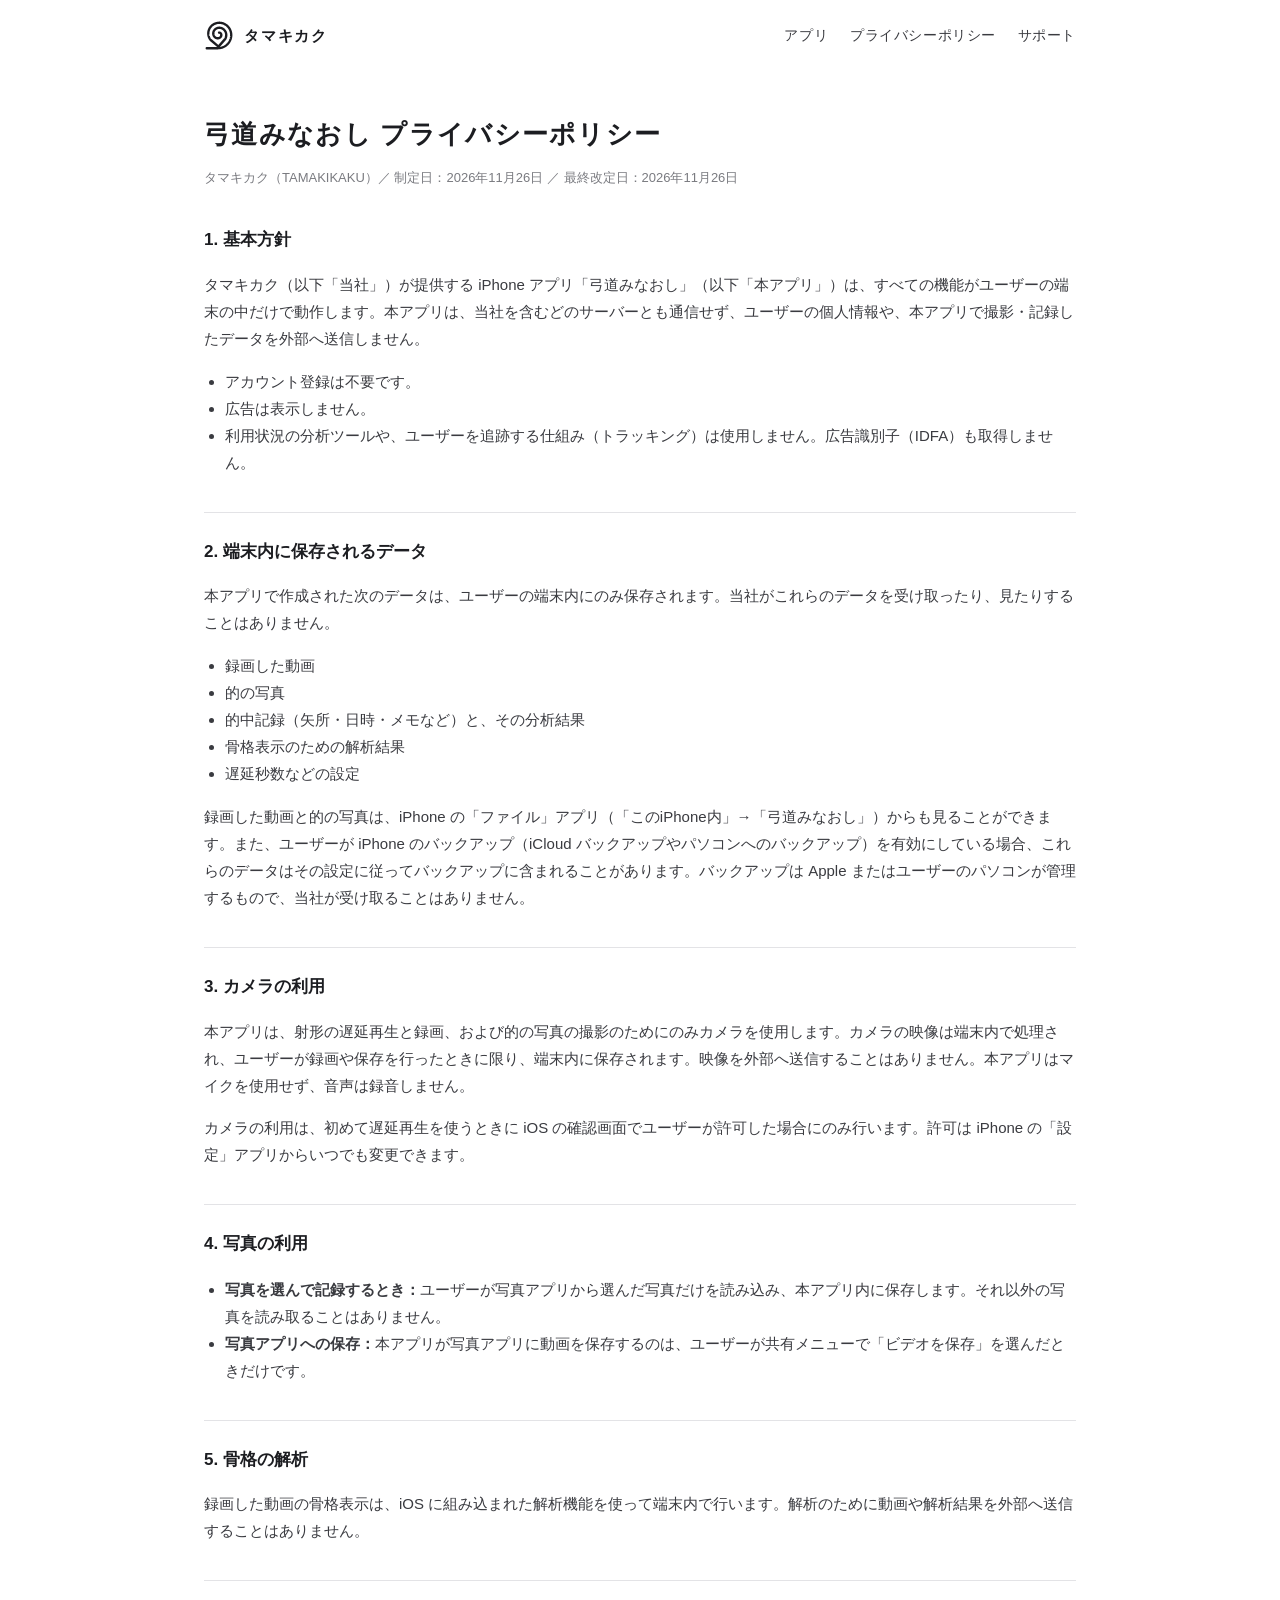
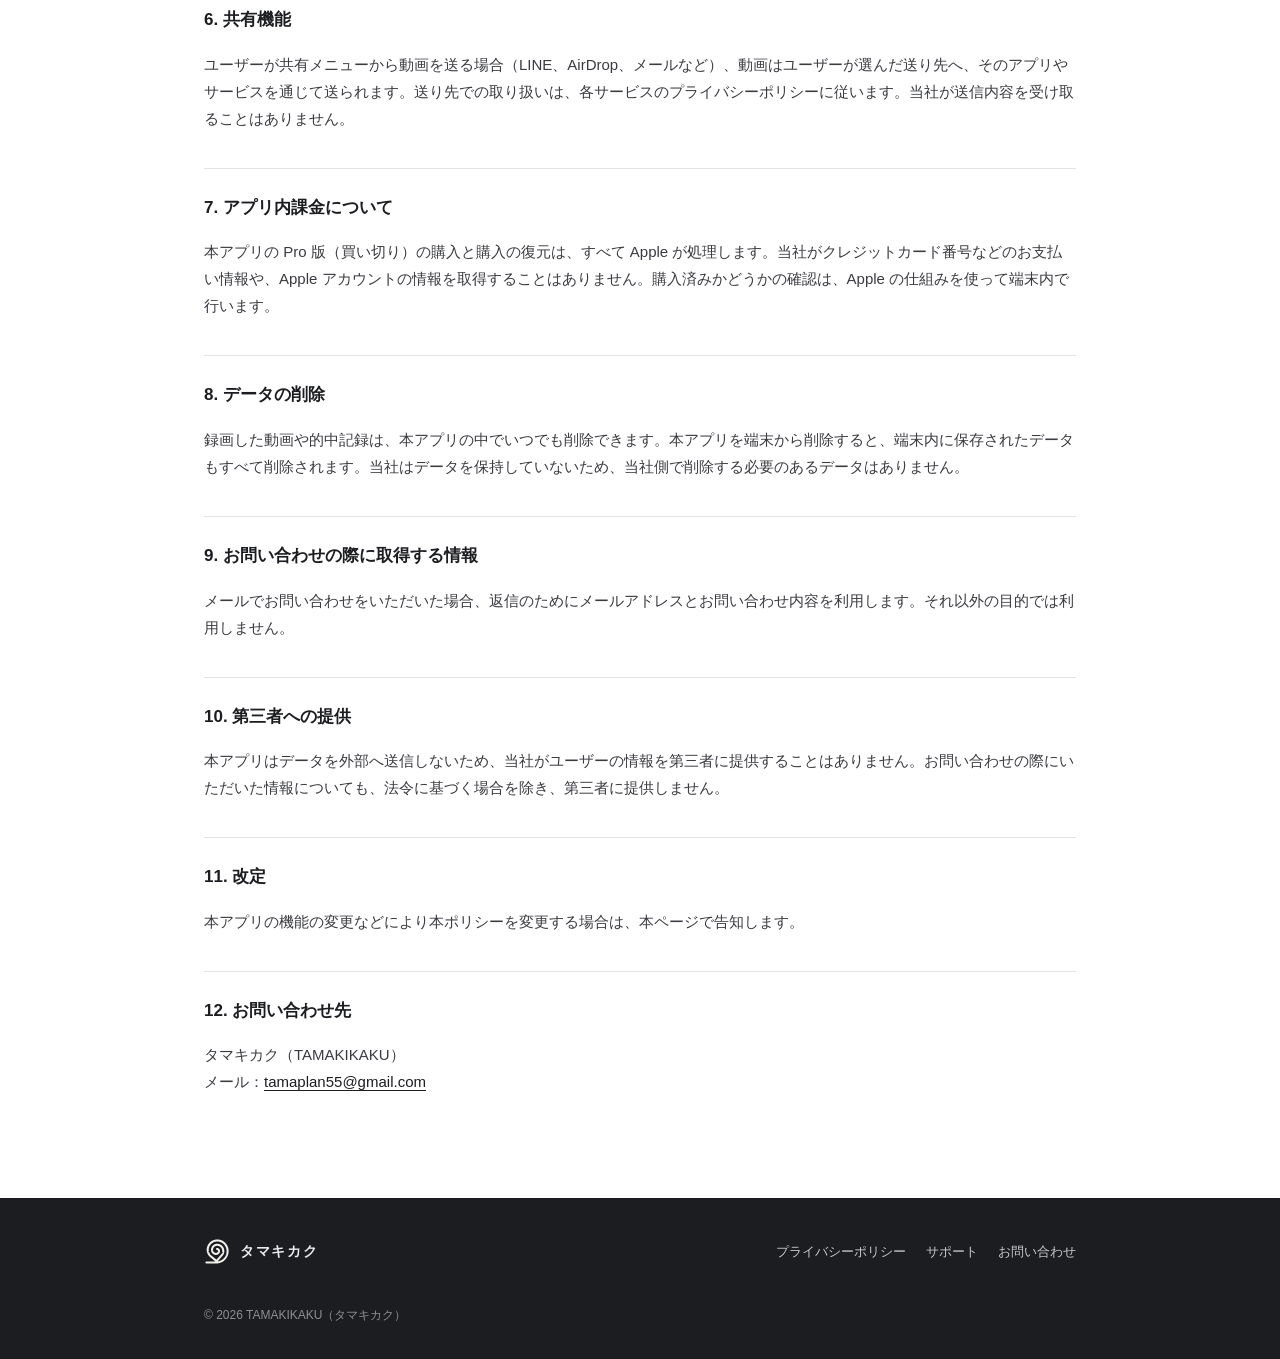
==== kyudominaoshi-privacy.html @ 617c1939 "弓道見直しプライバシーポリシー" ====
<!DOCTYPE html>
<html lang="ja">
<head>
<meta charset="utf-8">
<meta name="viewport" content="width=device-width, initial-scale=1">
<title>弓道みなおし プライバシーポリシー | タマキカク</title>
<meta name="description" content="弓道みなおしにおける個人情報とデータの取り扱いについて。">
<link rel="icon" type="image/svg+xml" href="assets/tamakikaku-mark.svg">
<link rel="stylesheet" href="style.css">
</head>
<body>
<header class="site-header">
  <a class="brand" href="index.html"><img class="brand-mark" src="assets/tamakikaku-mark.svg" alt="">タマキカク</a>
  <nav>
    <a href="index.html#apps">アプリ</a>
    <a href="privacy.html">プライバシーポリシー</a>
    <a href="support.html">サポート</a>
  </nav>
</header>
<main>
  <article class="doc">
    <h1>弓道みなおし プライバシーポリシー</h1>
    <p class="doc-meta">タマキカク（TAMAKIKAKU）／ 制定日：2026年11月26日 ／ 最終改定日：2026年11月26日</p>

    <h2>1. 基本方針</h2>
    <p>タマキカク（以下「当社」）が提供する iPhone アプリ「弓道みなおし」（以下「本アプリ」）は、すべての機能がユーザーの端末の中だけで動作します。本アプリは、当社を含むどのサーバーとも通信せず、ユーザーの個人情報や、本アプリで撮影・記録したデータを外部へ送信しません。</p>
    <ul>
      <li>アカウント登録は不要です。</li>
      <li>広告は表示しません。</li>
      <li>利用状況の分析ツールや、ユーザーを追跡する仕組み（トラッキング）は使用しません。広告識別子（IDFA）も取得しません。</li>
    </ul>

    <h2>2. 端末内に保存されるデータ</h2>
    <p>本アプリで作成された次のデータは、ユーザーの端末内にのみ保存されます。当社がこれらのデータを受け取ったり、見たりすることはありません。</p>
    <ul>
      <li>録画した動画</li>
      <li>的の写真</li>
      <li>的中記録（矢所・日時・メモなど）と、その分析結果</li>
      <li>骨格表示のための解析結果</li>
      <li>遅延秒数などの設定</li>
    </ul>
    <p>録画した動画と的の写真は、iPhone の「ファイル」アプリ（「このiPhone内」→「弓道みなおし」）からも見ることができます。また、ユーザーが iPhone のバックアップ（iCloud バックアップやパソコンへのバックアップ）を有効にしている場合、これらのデータはその設定に従ってバックアップに含まれることがあります。バックアップは Apple またはユーザーのパソコンが管理するもので、当社が受け取ることはありません。</p>

    <h2>3. カメラの利用</h2>
    <p>本アプリは、射形の遅延再生と録画、および的の写真の撮影のためにのみカメラを使用します。カメラの映像は端末内で処理され、ユーザーが録画や保存を行ったときに限り、端末内に保存されます。映像を外部へ送信することはありません。本アプリはマイクを使用せず、音声は録音しません。</p>
    <p>カメラの利用は、初めて遅延再生を使うときに iOS の確認画面でユーザーが許可した場合にのみ行います。許可は iPhone の「設定」アプリからいつでも変更できます。</p>

    <h2>4. 写真の利用</h2>
    <ul>
      <li><strong>写真を選んで記録するとき：</strong>ユーザーが写真アプリから選んだ写真だけを読み込み、本アプリ内に保存します。それ以外の写真を読み取ることはありません。</li>
      <li><strong>写真アプリへの保存：</strong>本アプリが写真アプリに動画を保存するのは、ユーザーが共有メニューで「ビデオを保存」を選んだときだけです。</li>
    </ul>

    <h2>5. 骨格の解析</h2>
    <p>録画した動画の骨格表示は、iOS に組み込まれた解析機能を使って端末内で行います。解析のために動画や解析結果を外部へ送信することはありません。</p>

    <h2>6. 共有機能</h2>
    <p>ユーザーが共有メニューから動画を送る場合（LINE、AirDrop、メールなど）、動画はユーザーが選んだ送り先へ、そのアプリやサービスを通じて送られます。送り先での取り扱いは、各サービスのプライバシーポリシーに従います。当社が送信内容を受け取ることはありません。</p>

    <h2>7. アプリ内課金について</h2>
    <p>本アプリの Pro 版（買い切り）の購入と購入の復元は、すべて Apple が処理します。当社がクレジットカード番号などのお支払い情報や、Apple アカウントの情報を取得することはありません。購入済みかどうかの確認は、Apple の仕組みを使って端末内で行います。</p>

    <h2>8. データの削除</h2>
    <p>録画した動画や的中記録は、本アプリの中でいつでも削除できます。本アプリを端末から削除すると、端末内に保存されたデータもすべて削除されます。当社はデータを保持していないため、当社側で削除する必要のあるデータはありません。</p>

    <h2>9. お問い合わせの際に取得する情報</h2>
    <p>メールでお問い合わせをいただいた場合、返信のためにメールアドレスとお問い合わせ内容を利用します。それ以外の目的では利用しません。</p>

    <h2>10. 第三者への提供</h2>
    <p>本アプリはデータを外部へ送信しないため、当社がユーザーの情報を第三者に提供することはありません。お問い合わせの際にいただいた情報についても、法令に基づく場合を除き、第三者に提供しません。</p>

    <h2>11. 改定</h2>
    <p>本アプリの機能の変更などにより本ポリシーを変更する場合は、本ページで告知します。</p>

    <h2>12. お問い合わせ先</h2>
    <p>タマキカク（TAMAKIKAKU）<br>メール：<a href="mailto:tamaplan55@gmail.com">tamaplan55@gmail.com</a></p>
  </article>
</main>
<footer class="site-footer">
  <div class="footer-inner">
    <span class="footer-brand"><img class="footer-mark" src="assets/tamakikaku-mark-white.svg" alt="">タマキカク</span>
    <nav>
      <a href="privacy.html">プライバシーポリシー</a>
      <a href="support.html">サポート</a>
      <a href="mailto:tamaplan55@gmail.com">お問い合わせ</a>
    </nav>
  </div>
  <p class="copyright">© 2026 TAMAKIKAKU（タマキカク）</p>
</footer>
</body>
</html>
---- style.css ----
:root {
  --ink: #1C1D21;
  --ink-soft: #3A3B40;
  --muted: #7A7B80;
  --line: #E3E3E6;
  --bg: #FFFFFF;
  --bg-soft: #F7F7F8;
}

* { box-sizing: border-box; }

html { scroll-behavior: smooth; }

body {
  margin: 0;
  background: var(--bg);
  color: var(--ink);
  font-family: "Hiragino Kaku Gothic ProN", "Hiragino Sans", "Yu Gothic", YuGothic,
    -apple-system, BlinkMacSystemFont, "Segoe UI", sans-serif;
  line-height: 1.8;
  font-size: 16px;
  -webkit-font-smoothing: antialiased;
}

a { color: var(--ink); text-decoration: underline; text-underline-offset: 3px; }
a:hover { color: var(--muted); }

.site-header {
  max-width: 920px;
  margin: 0 auto;
  padding: 20px 24px;
  display: flex;
  align-items: center;
  justify-content: space-between;
  gap: 16px;
}

.brand {
  display: inline-flex;
  align-items: center;
  gap: 10px;
  text-decoration: none;
  font-weight: 700;
  letter-spacing: 0.12em;
  font-size: 15px;
}

.brand-mark { width: 30px; height: 31px; display: block; }

.site-header nav { display: flex; gap: 22px; flex-wrap: wrap; }
.site-header nav a {
  text-decoration: none;
  font-size: 14px;
  color: var(--ink-soft);
  letter-spacing: 0.04em;
}
.site-header nav a:hover { color: var(--ink); }

main { max-width: 920px; margin: 0 auto; padding: 0 24px; }

.hero {
  text-align: center;
  padding: 72px 16px 64px;
  border-bottom: 1px solid var(--line);
}

.hero-logo { width: 210px; max-width: 60vw; height: auto; }

.hero-tagline {
  margin: 40px 0 0;
  font-size: 22px;
  font-weight: 700;
  letter-spacing: 0.06em;
}

.hero-text {
  margin: 18px auto 0;
  max-width: 560px;
  color: var(--ink-soft);
  font-size: 15px;
}

.section { padding: 52px 0; border-bottom: 1px solid var(--line); }
.section:last-child { border-bottom: none; }

.section h2 {
  font-size: 13px;
  letter-spacing: 0.28em;
  color: var(--muted);
  margin: 0 0 24px;
  font-weight: 700;
}

.app-card {
  border: 1px solid var(--line);
  border-radius: 10px;
  padding: 28px;
  background: var(--bg-soft);
}

.app-card p { margin: 0; color: var(--ink-soft); font-size: 15px; }

.app-status {
  display: inline-block;
  font-size: 12px;
  letter-spacing: 0.18em;
  font-weight: 700;
  color: var(--ink);
  border: 1px solid var(--ink);
  border-radius: 999px;
  padding: 2px 12px;
  margin: 0 0 14px !important;
}

.promises { list-style: none; margin: 0; padding: 0; display: grid; gap: 18px; }
.promises li { color: var(--ink-soft); font-size: 15px; }
.promises strong { color: var(--ink); }

.doc { padding: 40px 0 64px; }
.doc h1 { font-size: 26px; letter-spacing: 0.05em; margin: 0 0 8px; }
.doc .doc-meta { color: var(--muted); font-size: 13px; margin: 0 0 32px; }
.doc h2 {
  font-size: 17px;
  margin: 36px 0 10px;
  padding-top: 24px;
  border-top: 1px solid var(--line);
}
.doc h2:first-of-type { border-top: none; padding-top: 0; }
.doc p, .doc li { color: var(--ink-soft); font-size: 15px; }
.doc ul { padding-left: 1.3em; }

.contact-card {
  border: 1px solid var(--line);
  border-radius: 10px;
  padding: 28px;
  background: var(--bg-soft);
  text-align: center;
}
.contact-card .mail {
  font-size: 19px;
  font-weight: 700;
  letter-spacing: 0.03em;
}

.site-footer {
  margin-top: 24px;
  background: var(--ink);
  color: #EDEDEE;
}
.footer-inner {
  max-width: 920px;
  margin: 0 auto;
  padding: 40px 24px;
  display: flex;
  align-items: center;
  justify-content: space-between;
  gap: 20px;
  flex-wrap: wrap;
}
.footer-brand { display: inline-flex; align-items: center; gap: 10px; letter-spacing: 0.12em; font-size: 14px; font-weight: 700; }
.footer-mark { width: 26px; height: 27px; display: block; }
.site-footer nav { display: flex; gap: 20px; flex-wrap: wrap; }
.site-footer nav a { color: #C9C9CC; text-decoration: none; font-size: 13px; }
.site-footer nav a:hover { color: #FFFFFF; }
.copyright {
  max-width: 920px;
  margin: 0 auto;
  padding: 0 24px 32px;
  color: #8E8E93;
  font-size: 12px;
}

@media (max-width: 640px) {
  .hero { padding: 48px 8px 44px; }
  .hero-tagline { font-size: 19px; }
  .site-header { flex-direction: column; align-items: flex-start; }
}
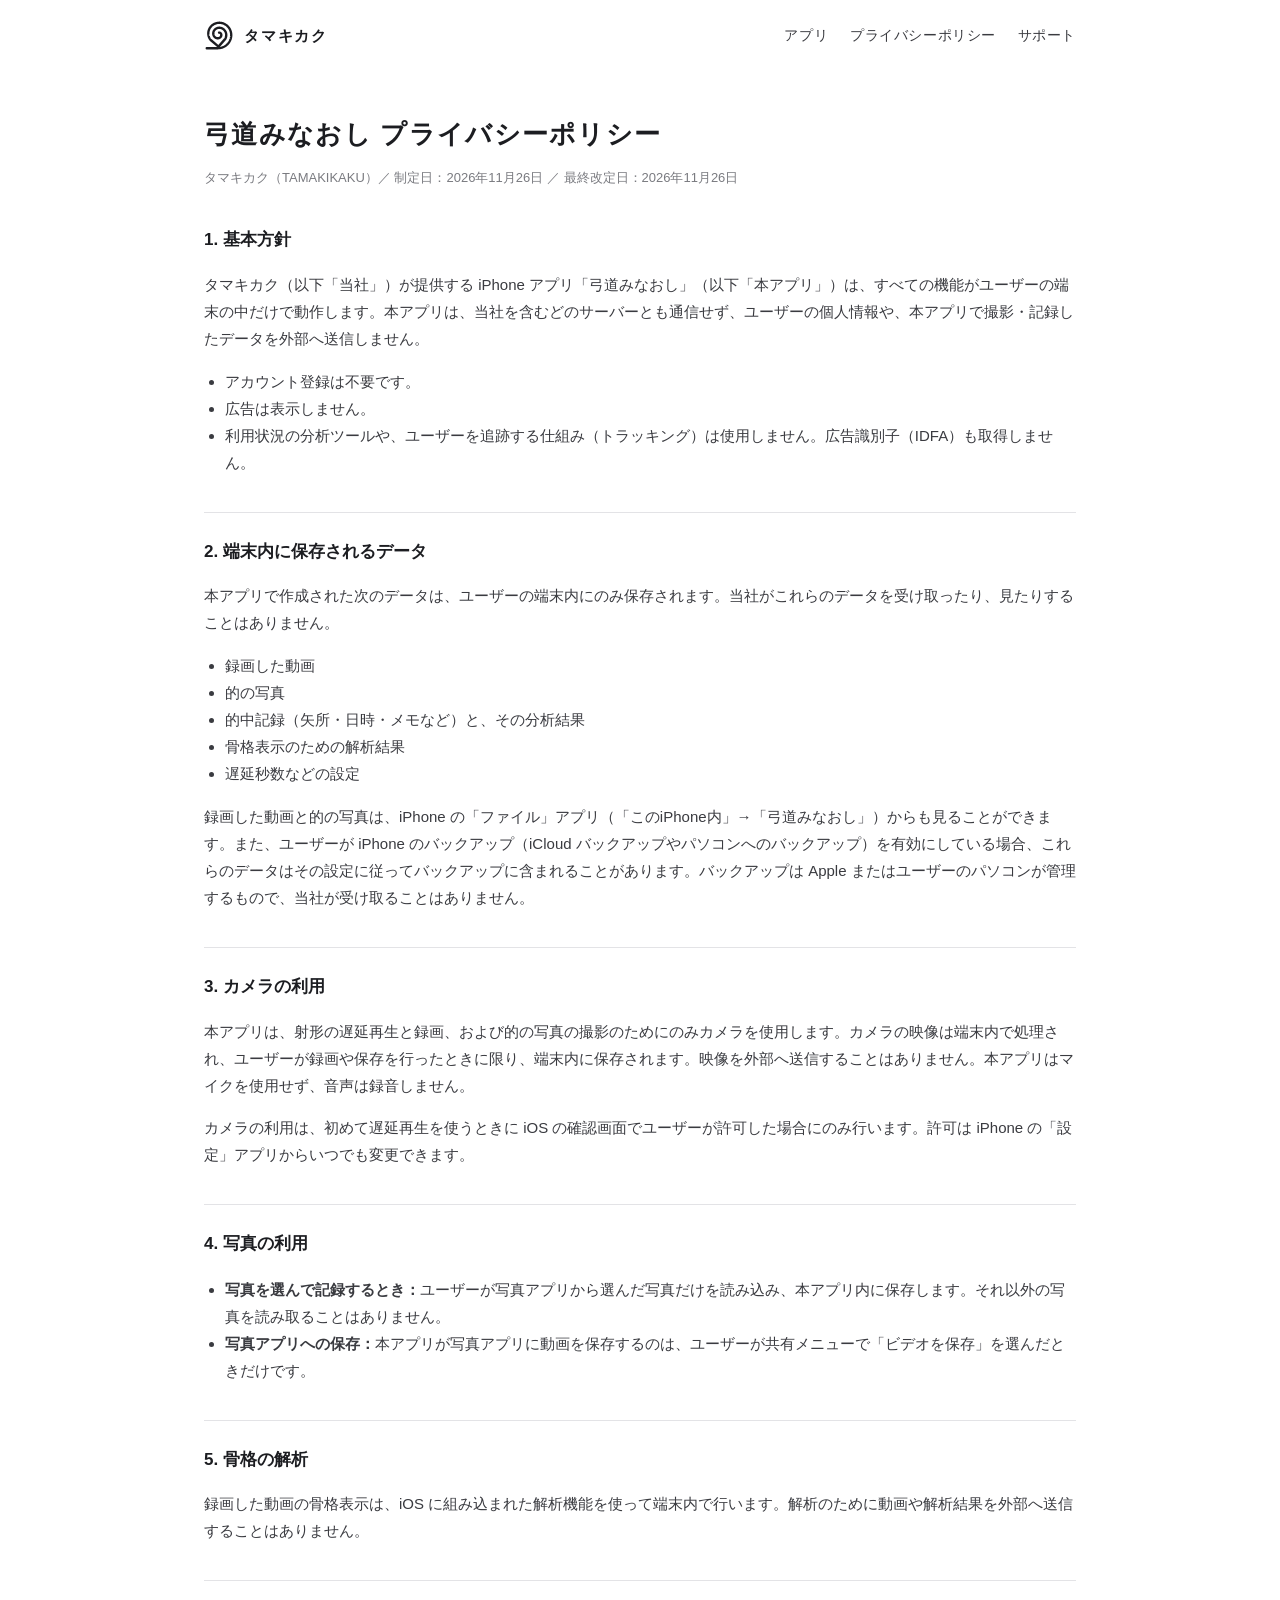
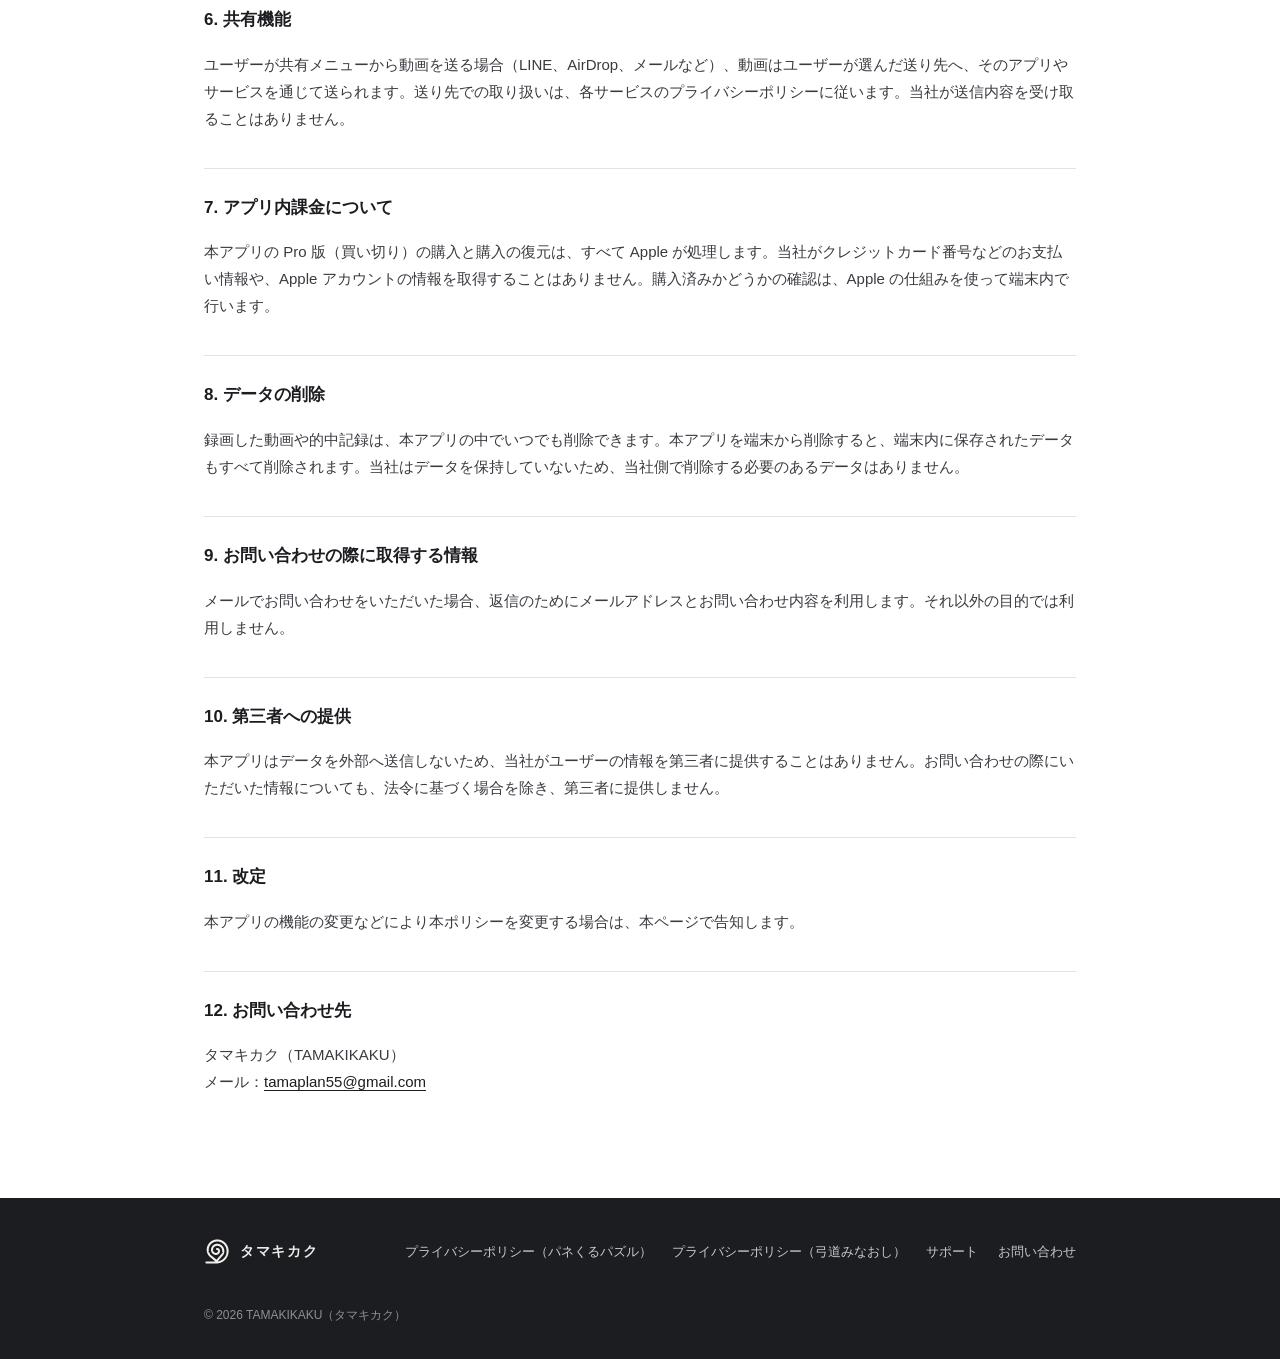
==== commit ceec17f7: "ポリシーの各ページのフッターも、プライバシーポリシーをアプリ別の2本にそろえる privacy.html・privacy-en.html・kyudominaoshi-privacy.html のフッタ" ====
--- a/kyudominaoshi-privacy.html
+++ b/kyudominaoshi-privacy.html
@@ -80,7 +80,8 @@
   <div class="footer-inner">
     <span class="footer-brand"><img class="footer-mark" src="assets/tamakikaku-mark-white.svg" alt="">タマキカク</span>
     <nav>
-      <a href="privacy.html">プライバシーポリシー</a>
+      <a href="privacy.html">プライバシーポリシー（パネくるパズル）</a>
+      <a href="kyudominaoshi-privacy.html">プライバシーポリシー（弓道みなおし）</a>
       <a href="support.html">サポート</a>
       <a href="mailto:tamaplan55@gmail.com">お問い合わせ</a>
     </nav>
